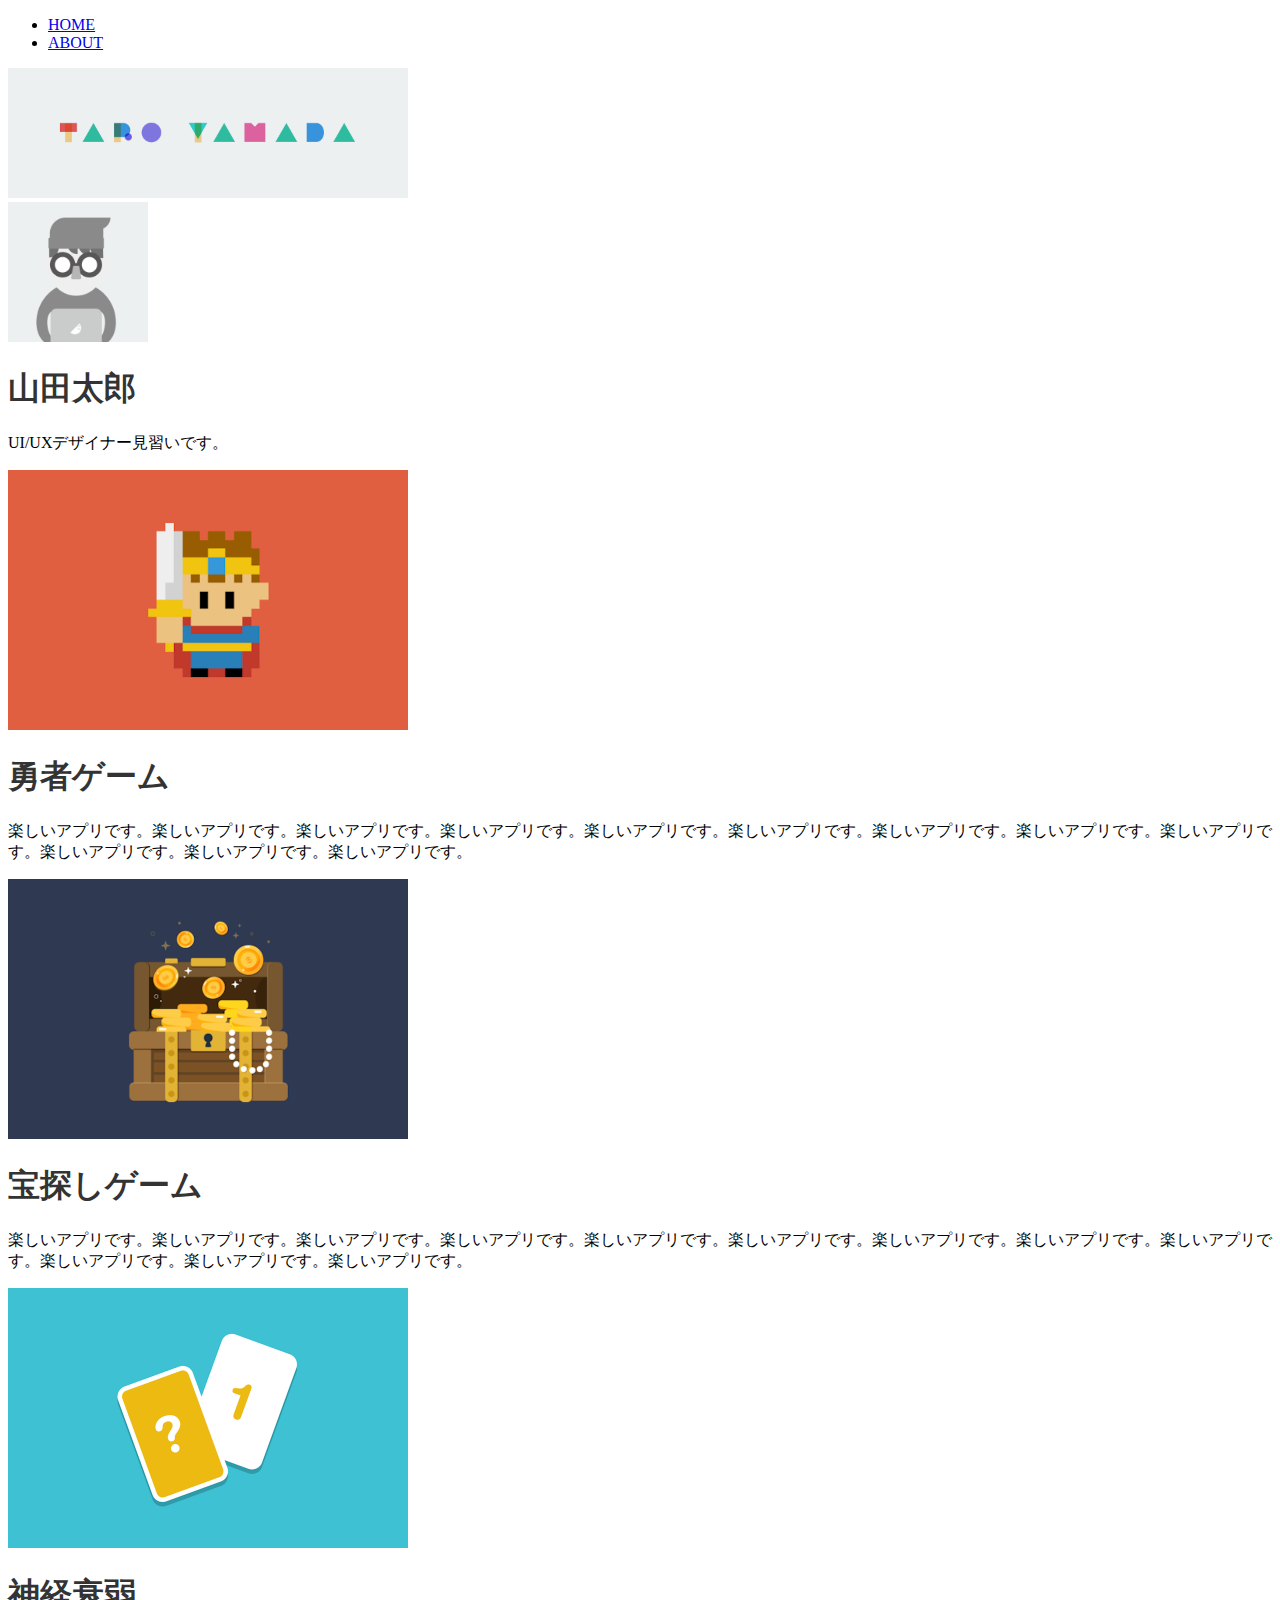
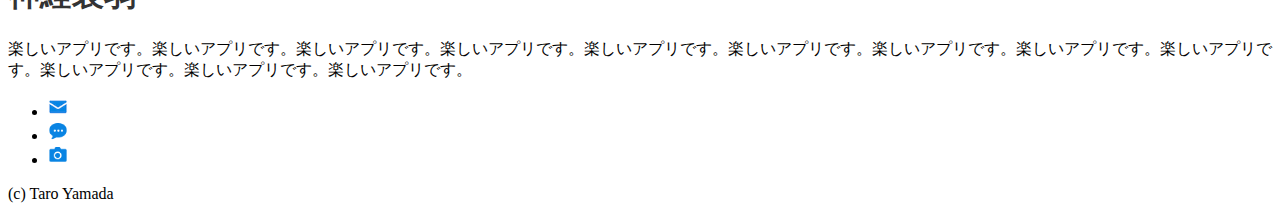
==== index.html @ 76f8057a "add color" ====
<!DOCTYPE html>
<html lang="ja">
<head>
  <meta charset="utf-8">
  <title>太郎のポートフォリオサイト</title>
  <link rel="icon" href="favicon.ico">
  <meta name="description" content="太郎のポートフォリオサイトです。">
  <!-- <style>
    h1 {
      color: red;
    }
  </style> -->
  <link rel="stylesheet" href="css/styles.css">
</head>
<body>
  <header>
    <nav>
      <ul>
        <li>
          <a href="index.html">
            HOME
          </a>
        </li>
        <li>
          <a href="about.html">
            ABOUT
          </a>
        </li>
      </ul>
    </nav>
    <img src="img/header.png" width="400" height="130" alt="ヘッダー画像">
  </header>

  <section>
    <img src="img/taro.png" width="140" height="140" alt="太郎のアイコン">
    <h1>山田太郎</h1>
    <p>UI/UXデザイナー見習いです。</p>

    <section>
      <img src="img/work1.png" width="400" height="260" alt="勇者ゲーム">
      <h1>勇者ゲーム</h1>
      <p>楽しいアプリです。楽しいアプリです。楽しいアプリです。楽しいアプリです。楽しいアプリです。楽しいアプリです。楽しいアプリです。楽しいアプリです。楽しいアプリです。楽しいアプリです。楽しいアプリです。楽しいアプリです。</p>
    </section>

    <section>
      <img src="img/work2.png" width="400" height="260" alt="宝探しゲーム">
      <h1>宝探しゲーム</h1>
      <p>楽しいアプリです。楽しいアプリです。楽しいアプリです。楽しいアプリです。楽しいアプリです。楽しいアプリです。楽しいアプリです。楽しいアプリです。楽しいアプリです。楽しいアプリです。楽しいアプリです。楽しいアプリです。</p>
    </section>

    <section>
      <img src="img/work3.png" width="400" height="260" alt="神経衰弱">
      <h1>神経衰弱</h1>
      <p>楽しいアプリです。楽しいアプリです。楽しいアプリです。楽しいアプリです。楽しいアプリです。楽しいアプリです。楽しいアプリです。楽しいアプリです。楽しいアプリです。楽しいアプリです。楽しいアプリです。楽しいアプリです。</p>
    </section>
  </section>

  <footer>
    <ul>
      <li>
        <a href="mailto:taguchi@gmail.com" target="_blank">
          <img src="img/mail.png" width="20" height="20" alt="メール送信">
        </a>
      </li>
      <li>
        <a href="https://dotinstall.com" target="_blank">
          <img src="img/blog.png" width="20" height="20" alt="ブログサイトへ">
        </a>
      </li>
      <li>
        <a href="https://dotinstall.com" target="_blank">
          <img src="img/photos.png" width="20" height="20" alt="写真サイトへ">
        </a>
      </li>
    </ul>
    <p>(c) Taro Yamada</p>
  </footer>
</body>
</html>
---- css/styles.css ----
h1 {
  /* color: red; */
  color: #333;
}
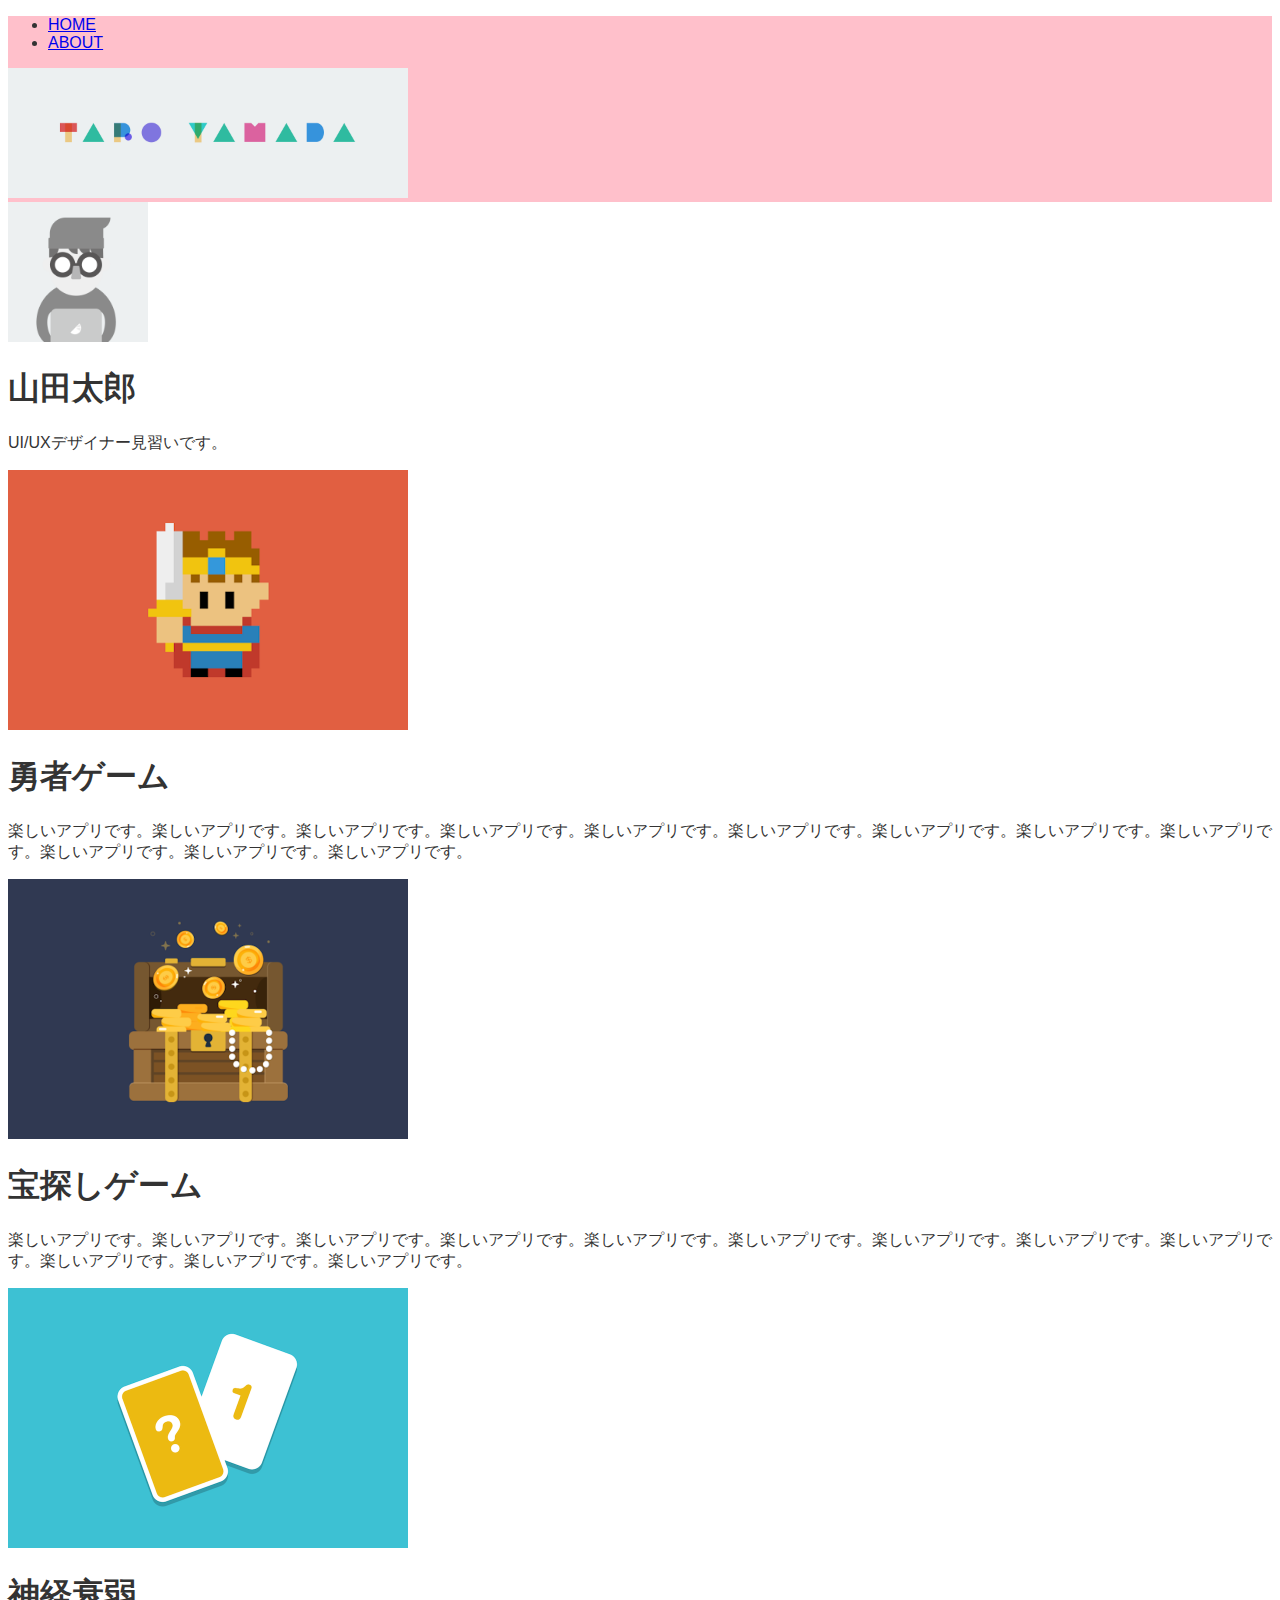
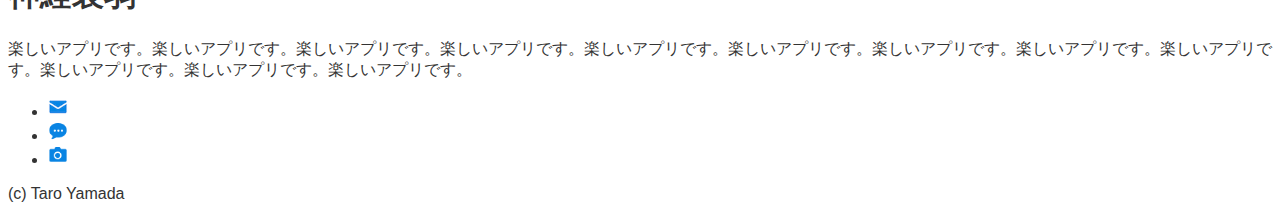
==== commit 148d6fea: "add color2" ====
--- a/index.html
+++ b/index.html
@@ -5,11 +5,6 @@
   <title>太郎のポートフォリオサイト</title>
   <link rel="icon" href="favicon.ico">
   <meta name="description" content="太郎のポートフォリオサイトです。">
-  <!-- <style>
-    h1 {
-      color: red;
-    }
-  </style> -->
   <link rel="stylesheet" href="css/styles.css">
 </head>
 <body>
--- a/css/styles.css
+++ b/css/styles.css
@@ -1,4 +1,8 @@
-h1 {
-  /* color: red; */
+body {
   color: #333;
+  font-family: verdana, sans-serif;
 }
+
+header {
+  background-color: pink;
+}
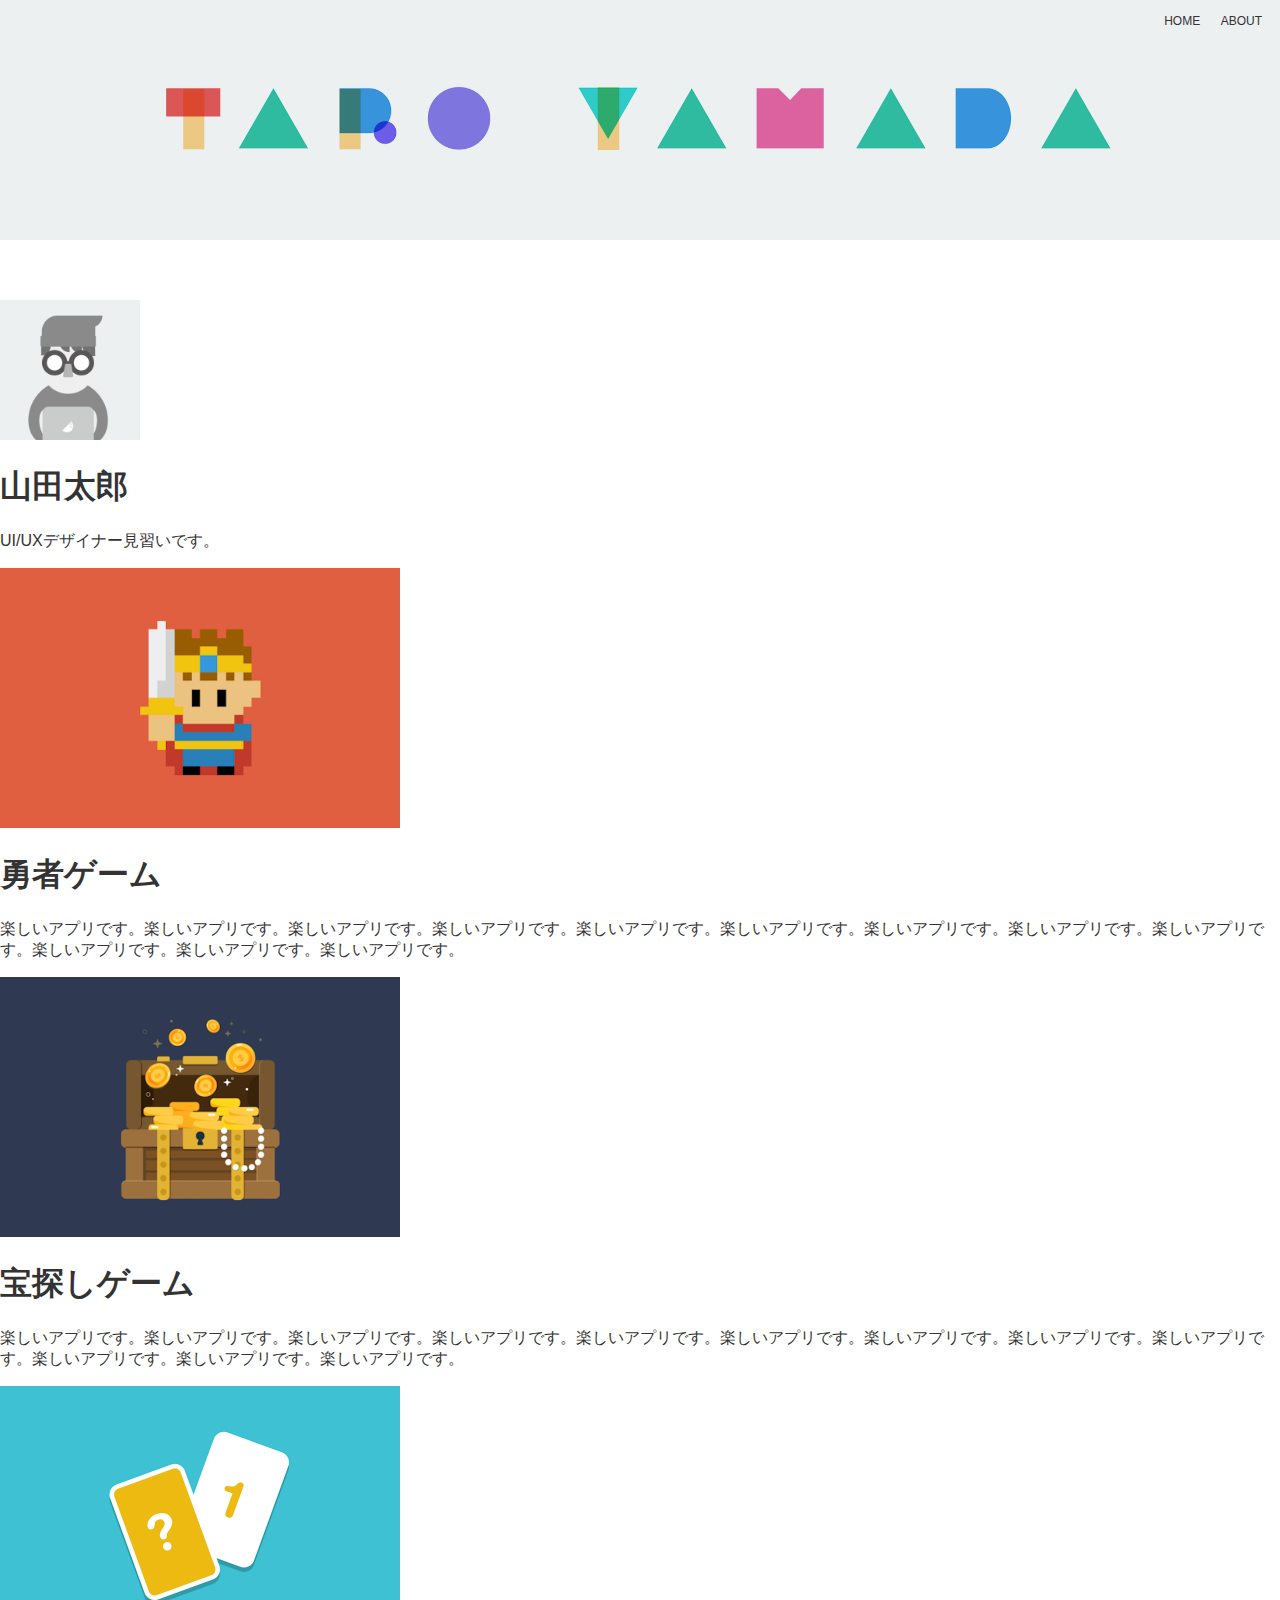
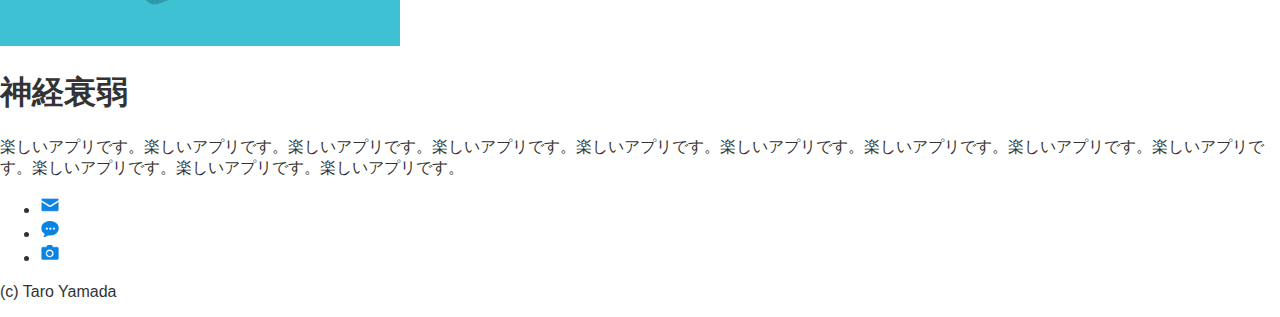
==== commit 0fb9a048: "add background-image" ====
--- a/index.html
+++ b/index.html
@@ -23,7 +23,6 @@
         </li>
       </ul>
     </nav>
-    <img src="img/header.png" width="400" height="130" alt="ヘッダー画像">
   </header>
 
   <section>
--- a/css/styles.css
+++ b/css/styles.css
@@ -1,8 +1,38 @@
 body {
   color: #333;
   font-family: verdana, sans-serif;
+  margin: 0;
 }
 
 header {
   background-color: pink;
+  text-align: right;
+  background-image:
+  url(../img/header.png);
+  height: 240px;
+  background-size: cover;
+  background-position: 50% 50%;
+  margin-bottom: 60px;
 }
+
+header ul {
+  margin: 0;
+  list-style-type: none;
+  padding-left: 0;
+  padding: 10px;
+}
+
+header li {
+  display: inline-block;
+  padding: 4px 8px;
+  font-size: 12px;
+}
+
+header li> a {
+  text-decoration: none;
+  color: inherit;
+}
+
+header li> a:hover {
+  color: royalblue;
+}
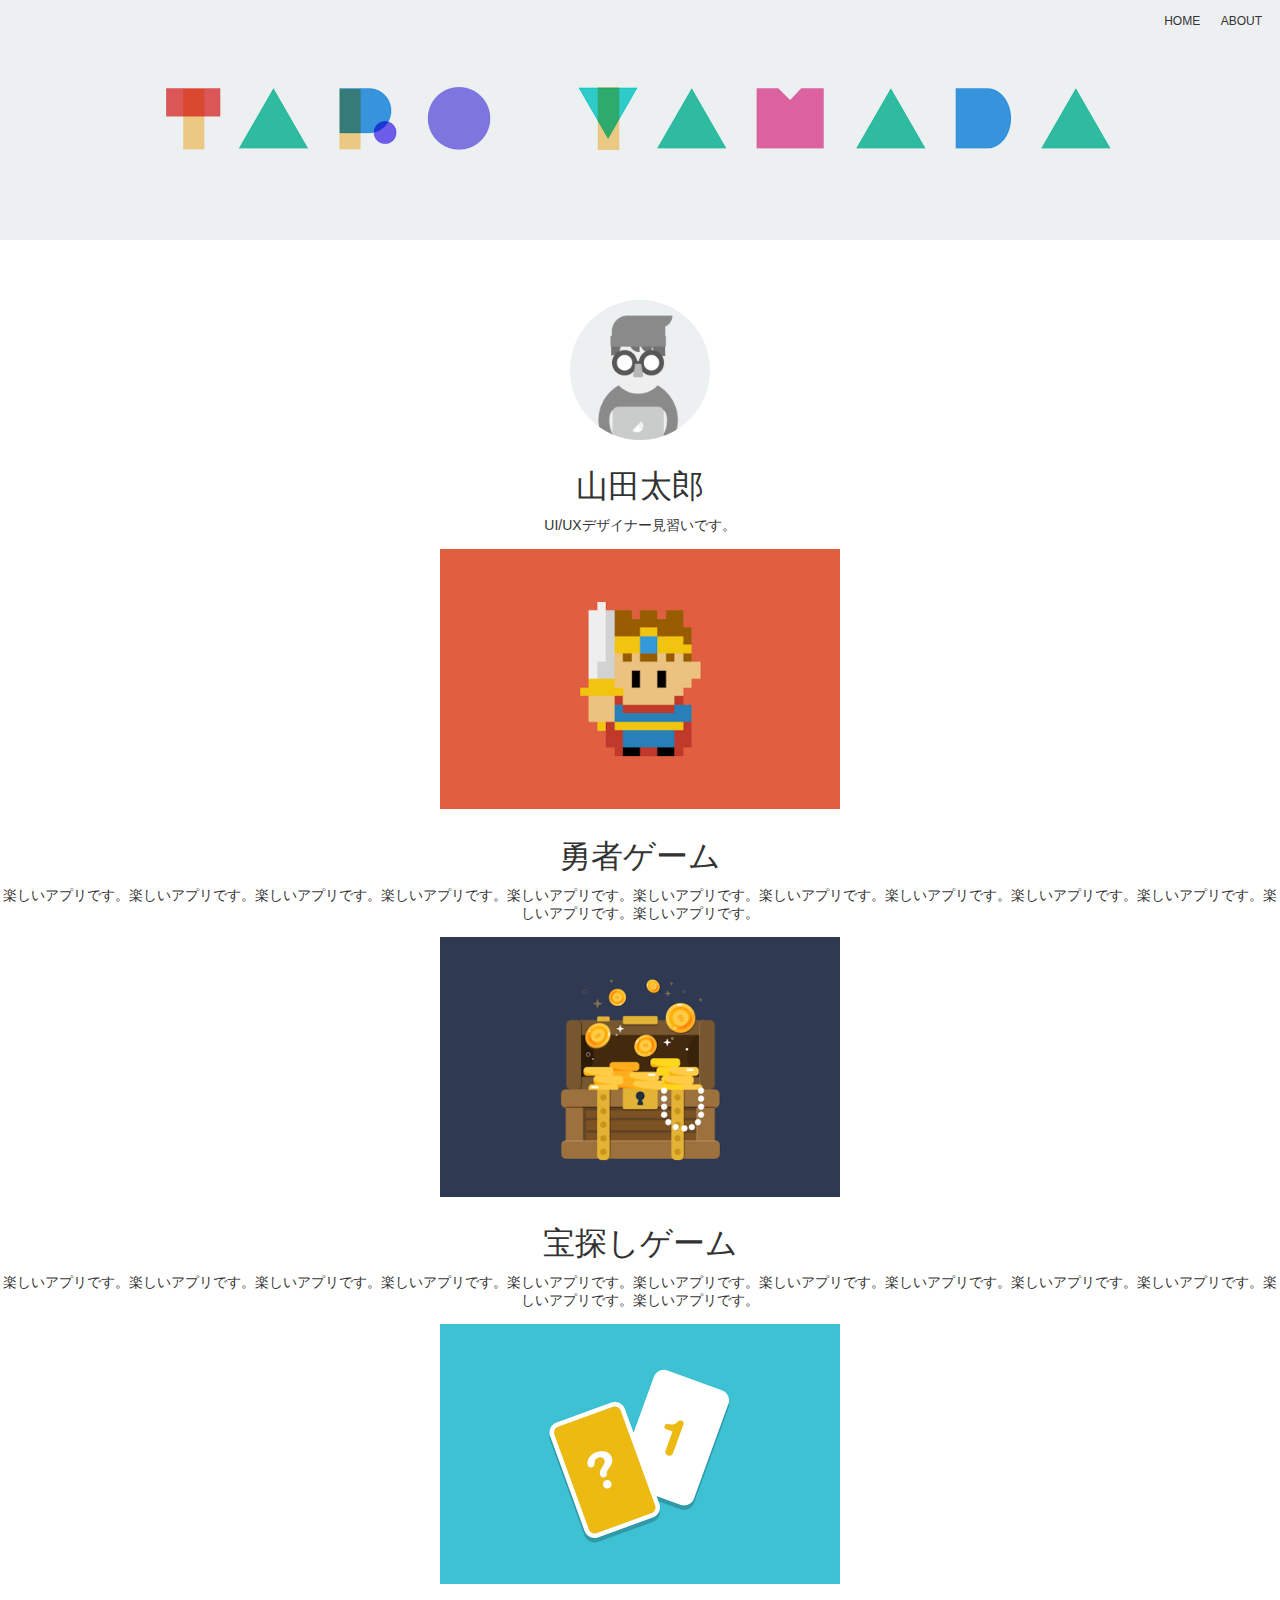
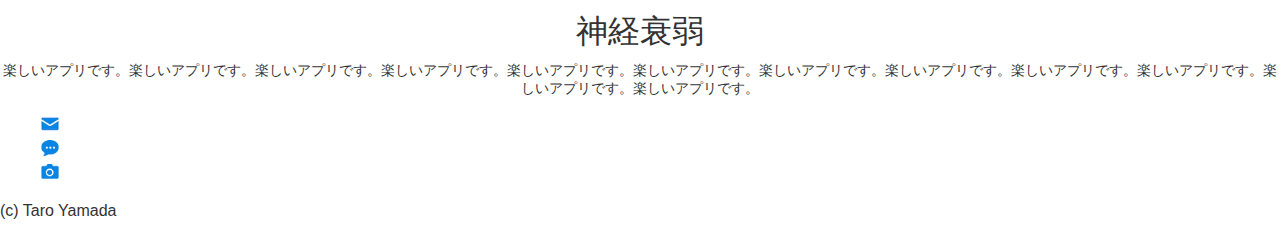
==== commit 8fe5b6af: "change icon" ====
--- a/index.html
+++ b/index.html
@@ -26,7 +26,7 @@
   </header>
 
   <section>
-    <img src="img/taro.png" width="140" height="140" alt="太郎のアイコン">
+    <img src="img/taro.png" width="140" height="140" alt="太郎のアイコン" class="icon">
     <h1>山田太郎</h1>
     <p>UI/UXデザイナー見習いです。</p>
 
--- a/css/styles.css
+++ b/css/styles.css
@@ -36,3 +36,25 @@
 header li> a:hover {
   color: royalblue;
 }
+
+section {
+  text-align: center;
+}
+
+section h1 {
+  font-weight: normal;
+  margin-bottom: 8px;
+}
+
+section p {
+  margin-top: 0;
+  font-size: 14px
+}
+
+.icon {
+  border-radius: 50%;
+}
+
+footer ul {
+  list-style-type: none;
+}
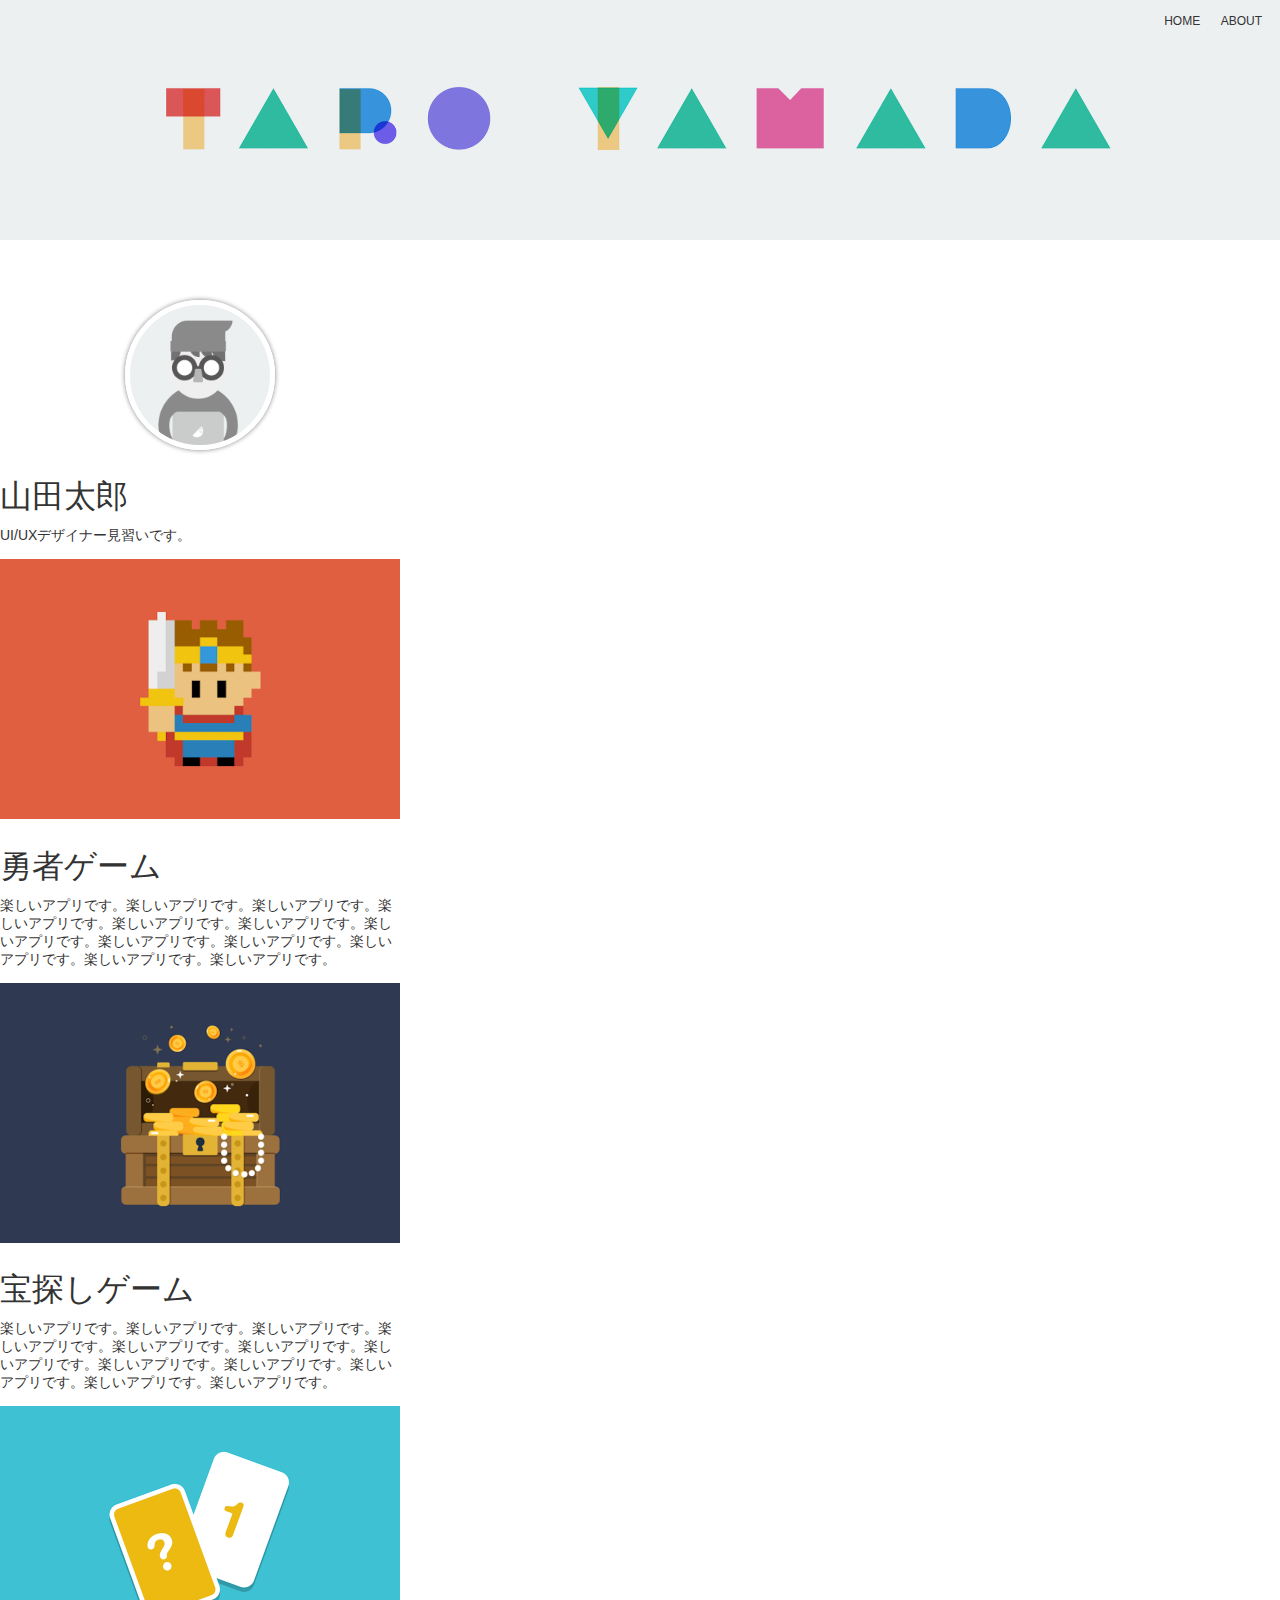
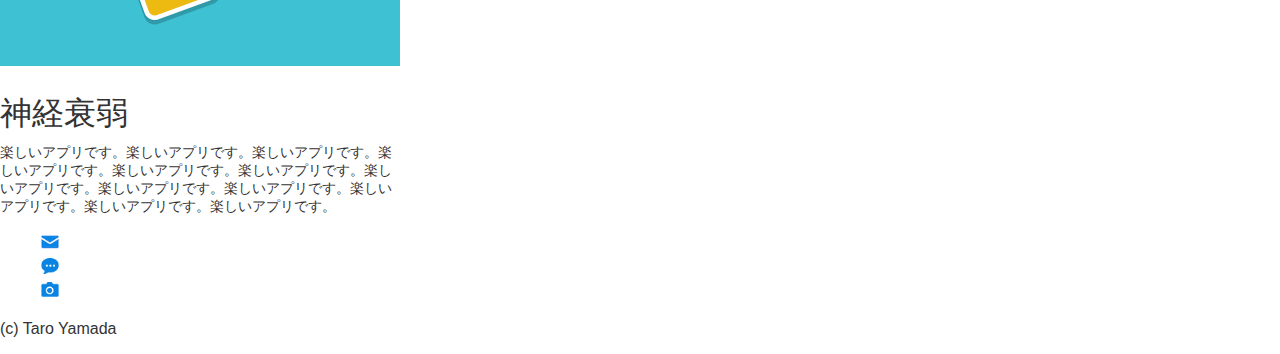
==== commit c3ac7261: "add div" ====
--- a/index.html
+++ b/index.html
@@ -25,6 +25,7 @@
     </nav>
   </header>
 
+<div class="works">
   <section>
     <img src="img/taro.png" width="140" height="140" alt="太郎のアイコン" class="icon">
     <h1>山田太郎</h1>
@@ -41,13 +42,14 @@
       <h1>宝探しゲーム</h1>
       <p>楽しいアプリです。楽しいアプリです。楽しいアプリです。楽しいアプリです。楽しいアプリです。楽しいアプリです。楽しいアプリです。楽しいアプリです。楽しいアプリです。楽しいアプリです。楽しいアプリです。楽しいアプリです。</p>
     </section>
-
     <section>
       <img src="img/work3.png" width="400" height="260" alt="神経衰弱">
       <h1>神経衰弱</h1>
       <p>楽しいアプリです。楽しいアプリです。楽しいアプリです。楽しいアプリです。楽しいアプリです。楽しいアプリです。楽しいアプリです。楽しいアプリです。楽しいアプリです。楽しいアプリです。楽しいアプリです。楽しいアプリです。</p>
     </section>
   </section>
+</div>
+
 
   <footer>
     <ul>
--- a/css/styles.css
+++ b/css/styles.css
@@ -53,6 +53,16 @@
 
 .icon {
   border-radius: 50%;
+  border: 5px solid white;
+  box-shadow: 0 0 5px grey;
+}
+
+.works {
+  width: 400px;
+}
+
+.works h1, .works p {
+  text-align: left;
 }
 
 footer ul {
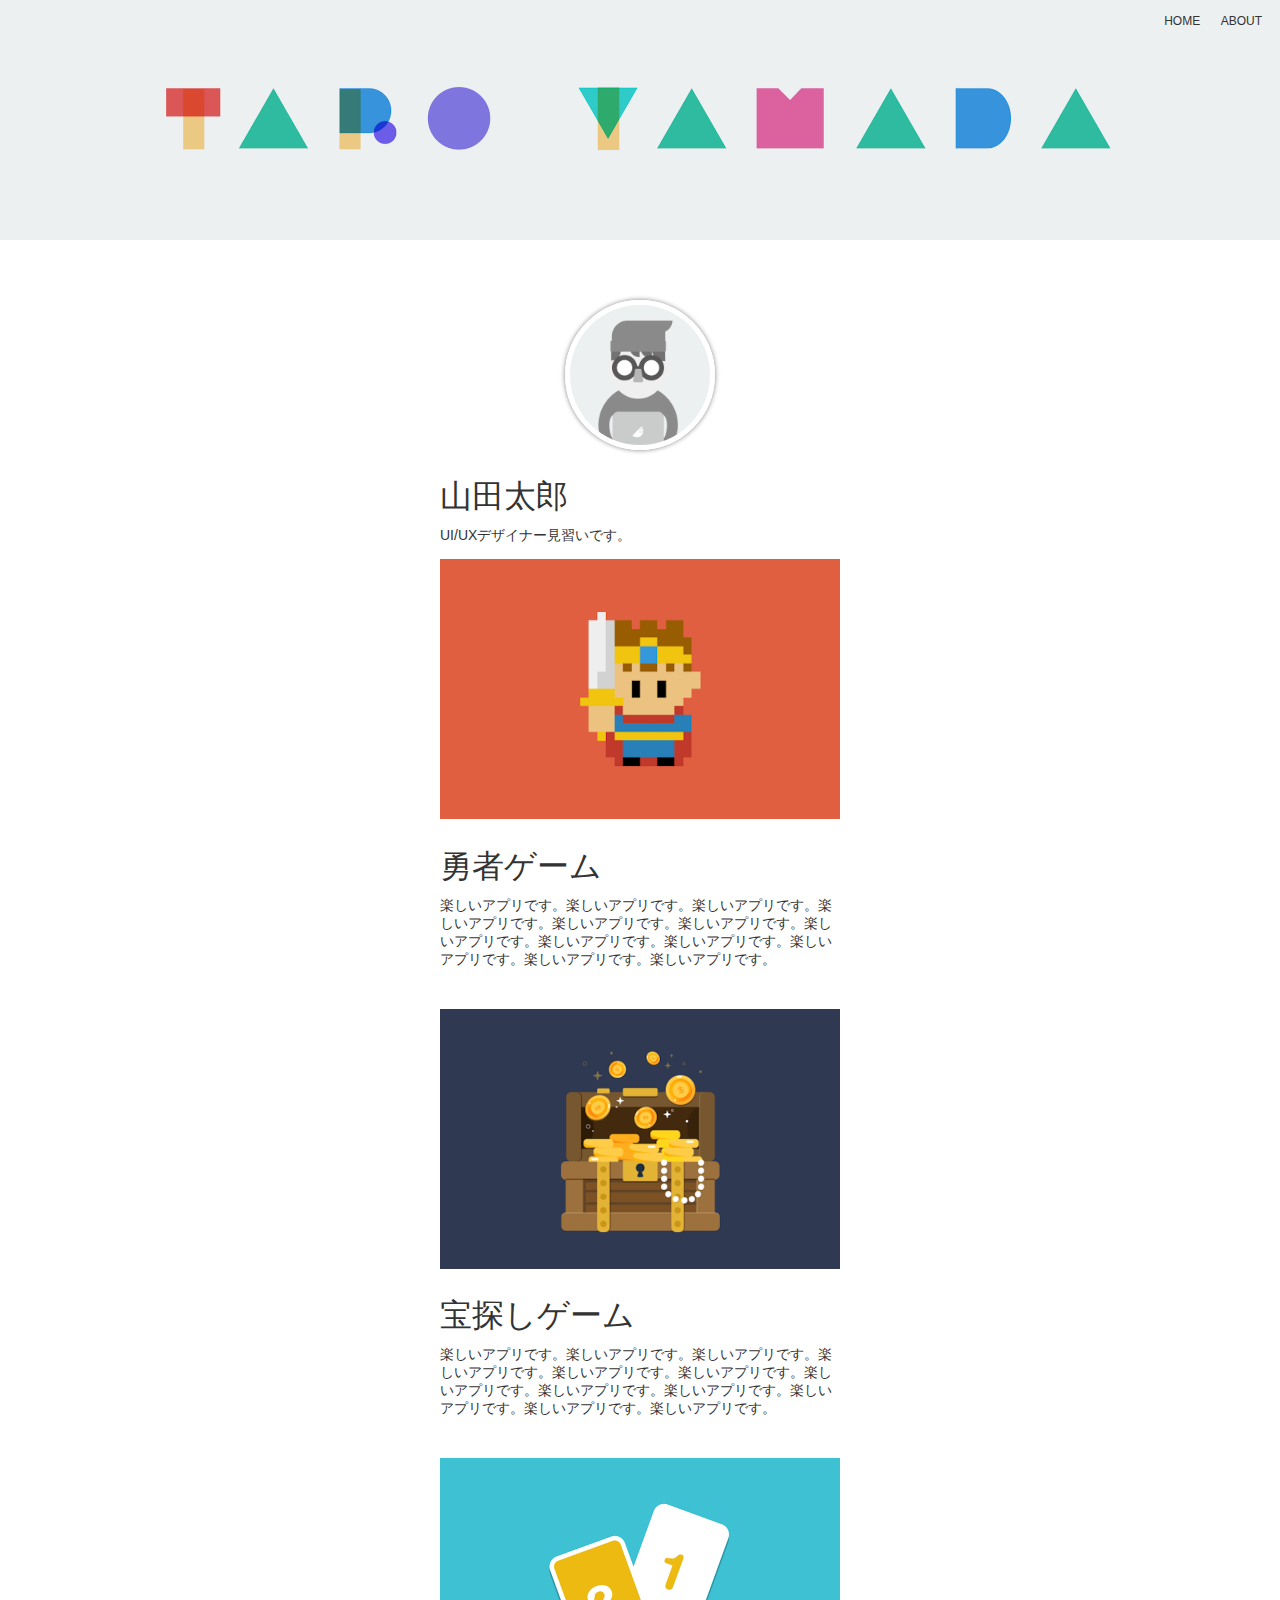
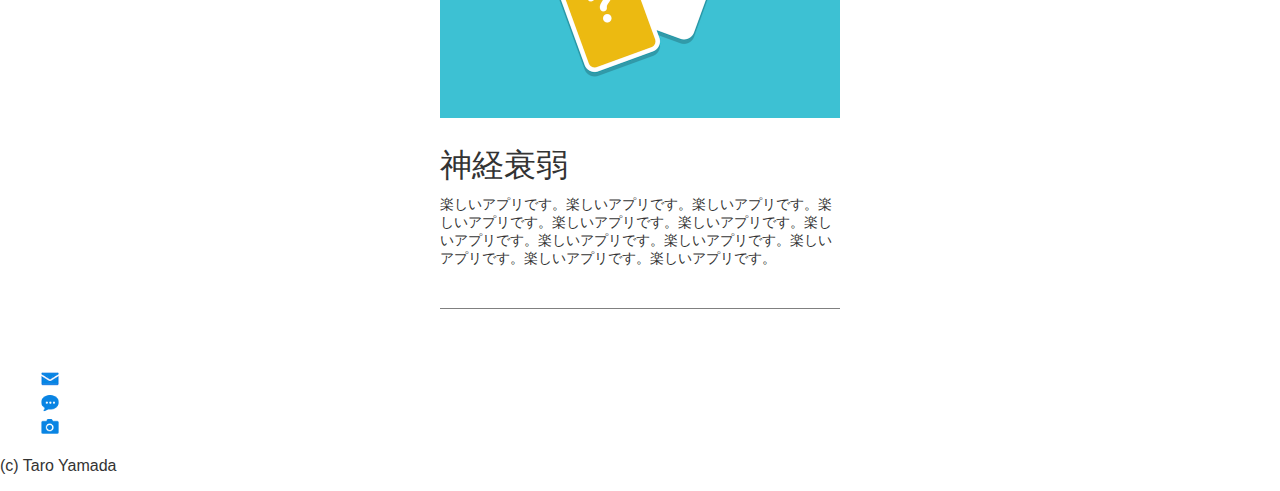
==== commit b9397428: "change div" ====
--- a/index.html
+++ b/index.html
@@ -42,6 +42,7 @@
       <h1>宝探しゲーム</h1>
       <p>楽しいアプリです。楽しいアプリです。楽しいアプリです。楽しいアプリです。楽しいアプリです。楽しいアプリです。楽しいアプリです。楽しいアプリです。楽しいアプリです。楽しいアプリです。楽しいアプリです。楽しいアプリです。</p>
     </section>
+    
     <section>
       <img src="img/work3.png" width="400" height="260" alt="神経衰弱">
       <h1>神経衰弱</h1>
--- a/css/styles.css
+++ b/css/styles.css
@@ -28,12 +28,12 @@
   font-size: 12px;
 }
 
-header li> a {
+header li > a {
   text-decoration: none;
   color: inherit;
 }
 
-header li> a:hover {
+header li > a:hover {
   color: royalblue;
 }
 
@@ -59,6 +59,12 @@
 
 .works {
   width: 400px;
+  margin: 60px auto;
+  border-bottom: 1px solid grey;
+}
+
+.works section {
+  margin-bottom: 40px;
 }
 
 .works h1, .works p {
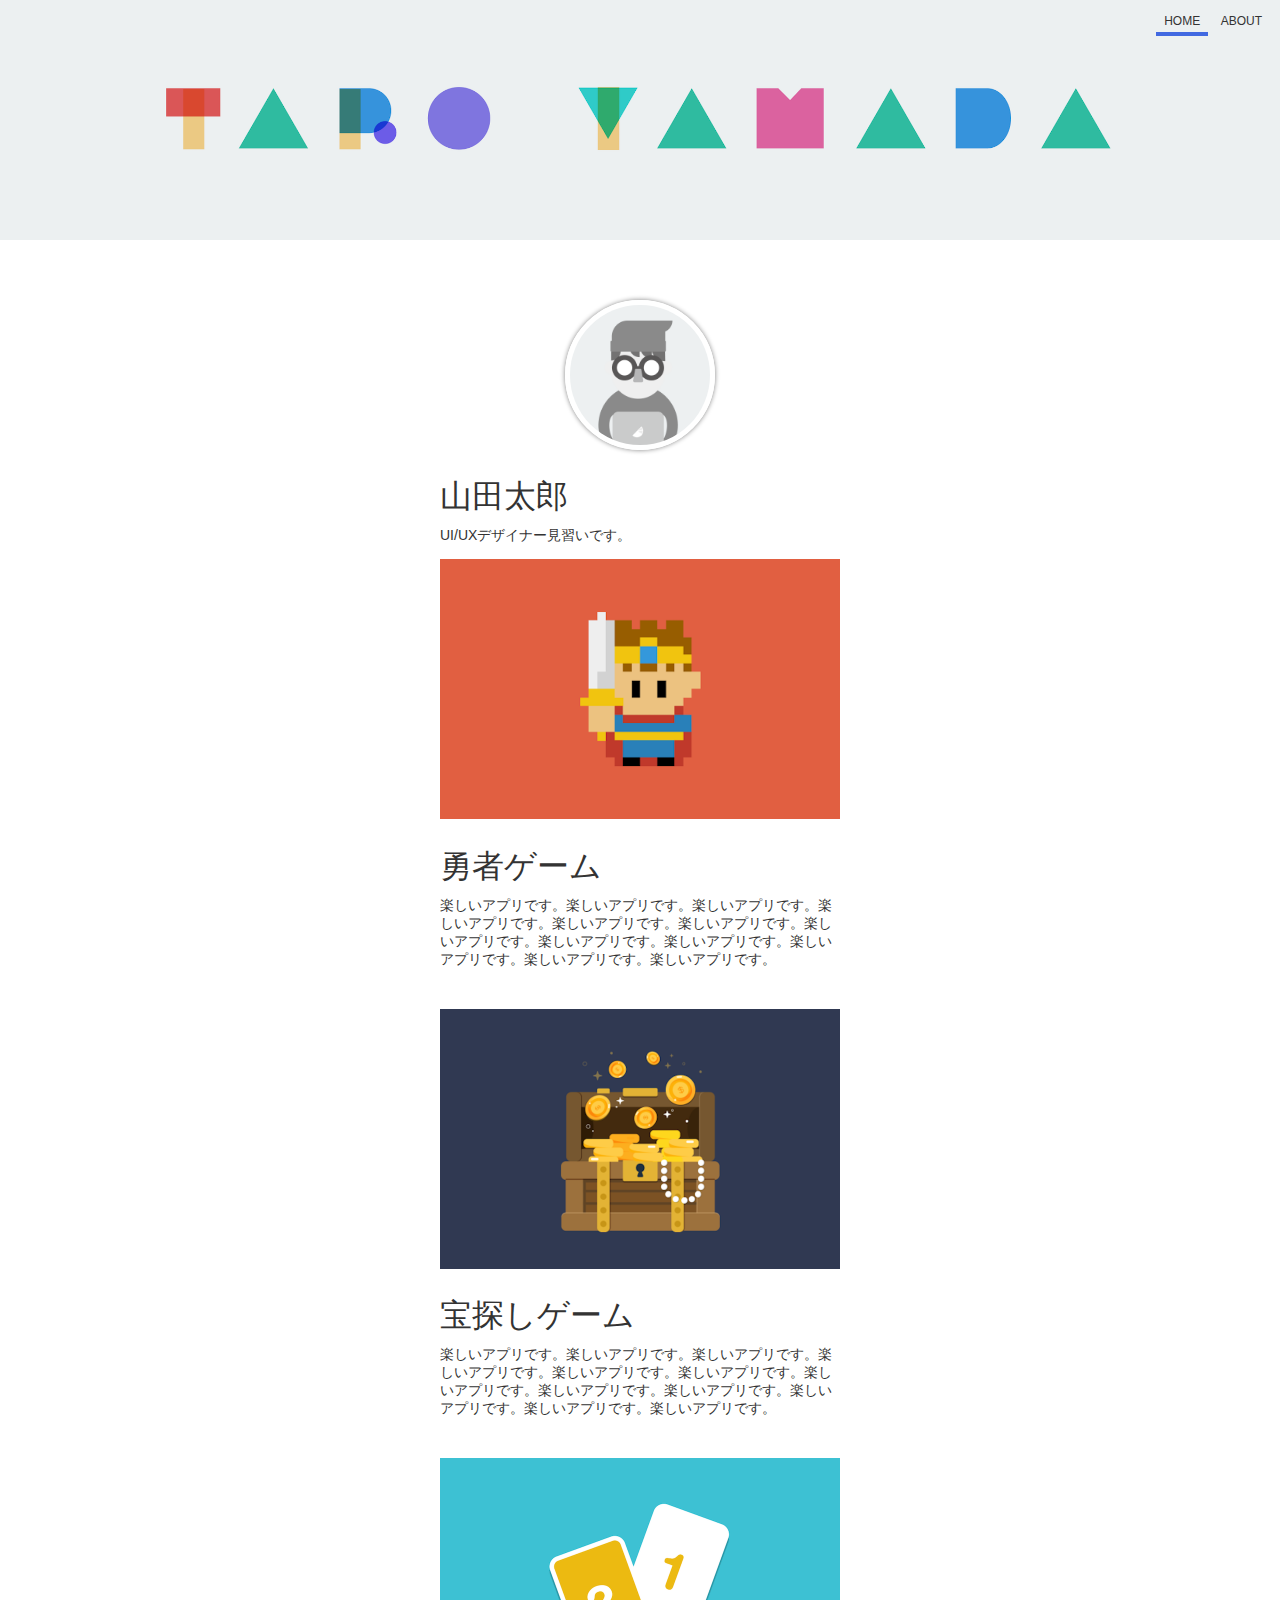
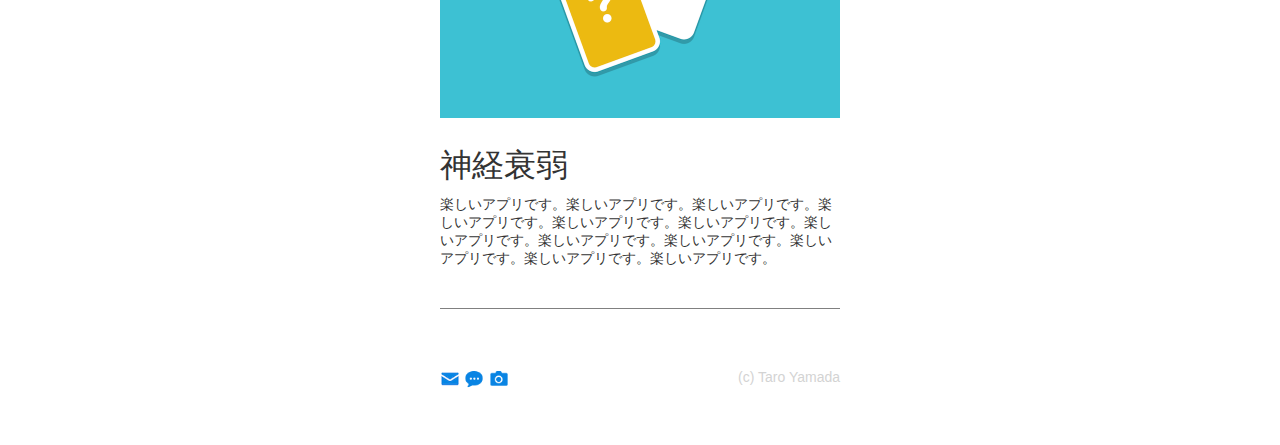
==== commit 1a625161: "add current change about" ====
--- a/index.html
+++ b/index.html
@@ -11,7 +11,7 @@
   <header>
     <nav>
       <ul>
-        <li>
+        <li class="current">
           <a href="index.html">
             HOME
           </a>
@@ -42,7 +42,7 @@
       <h1>宝探しゲーム</h1>
       <p>楽しいアプリです。楽しいアプリです。楽しいアプリです。楽しいアプリです。楽しいアプリです。楽しいアプリです。楽しいアプリです。楽しいアプリです。楽しいアプリです。楽しいアプリです。楽しいアプリです。楽しいアプリです。</p>
     </section>
-    
+
     <section>
       <img src="img/work3.png" width="400" height="260" alt="神経衰弱">
       <h1>神経衰弱</h1>
--- a/css/styles.css
+++ b/css/styles.css
@@ -37,6 +37,10 @@
   color: royalblue;
 }
 
+.current {
+  border-bottom: 4px solid royalblue;
+}
+
 section {
   text-align: center;
 }
@@ -71,6 +75,37 @@
   text-align: left;
 }
 
+footer {
+  width: 400px;
+  margin: 0 auto 60px;
+}
+
 footer ul {
+  margin: 0;
   list-style-type: none;
+  padding-left: 0;
+  float: left;
 }
+
+footer li {
+  display: inline-block;
+}
+
+footer li > a:hover {
+  opacity: 0.6;
+}
+
+footer p {
+  color: lightgrey;
+  font-size: 14px;
+  text-align: right;
+}
+
+.about {
+  width: 400px;
+  margin: 0 auto 60px;
+}
+
+.about p {
+  text-align: left;
+}
